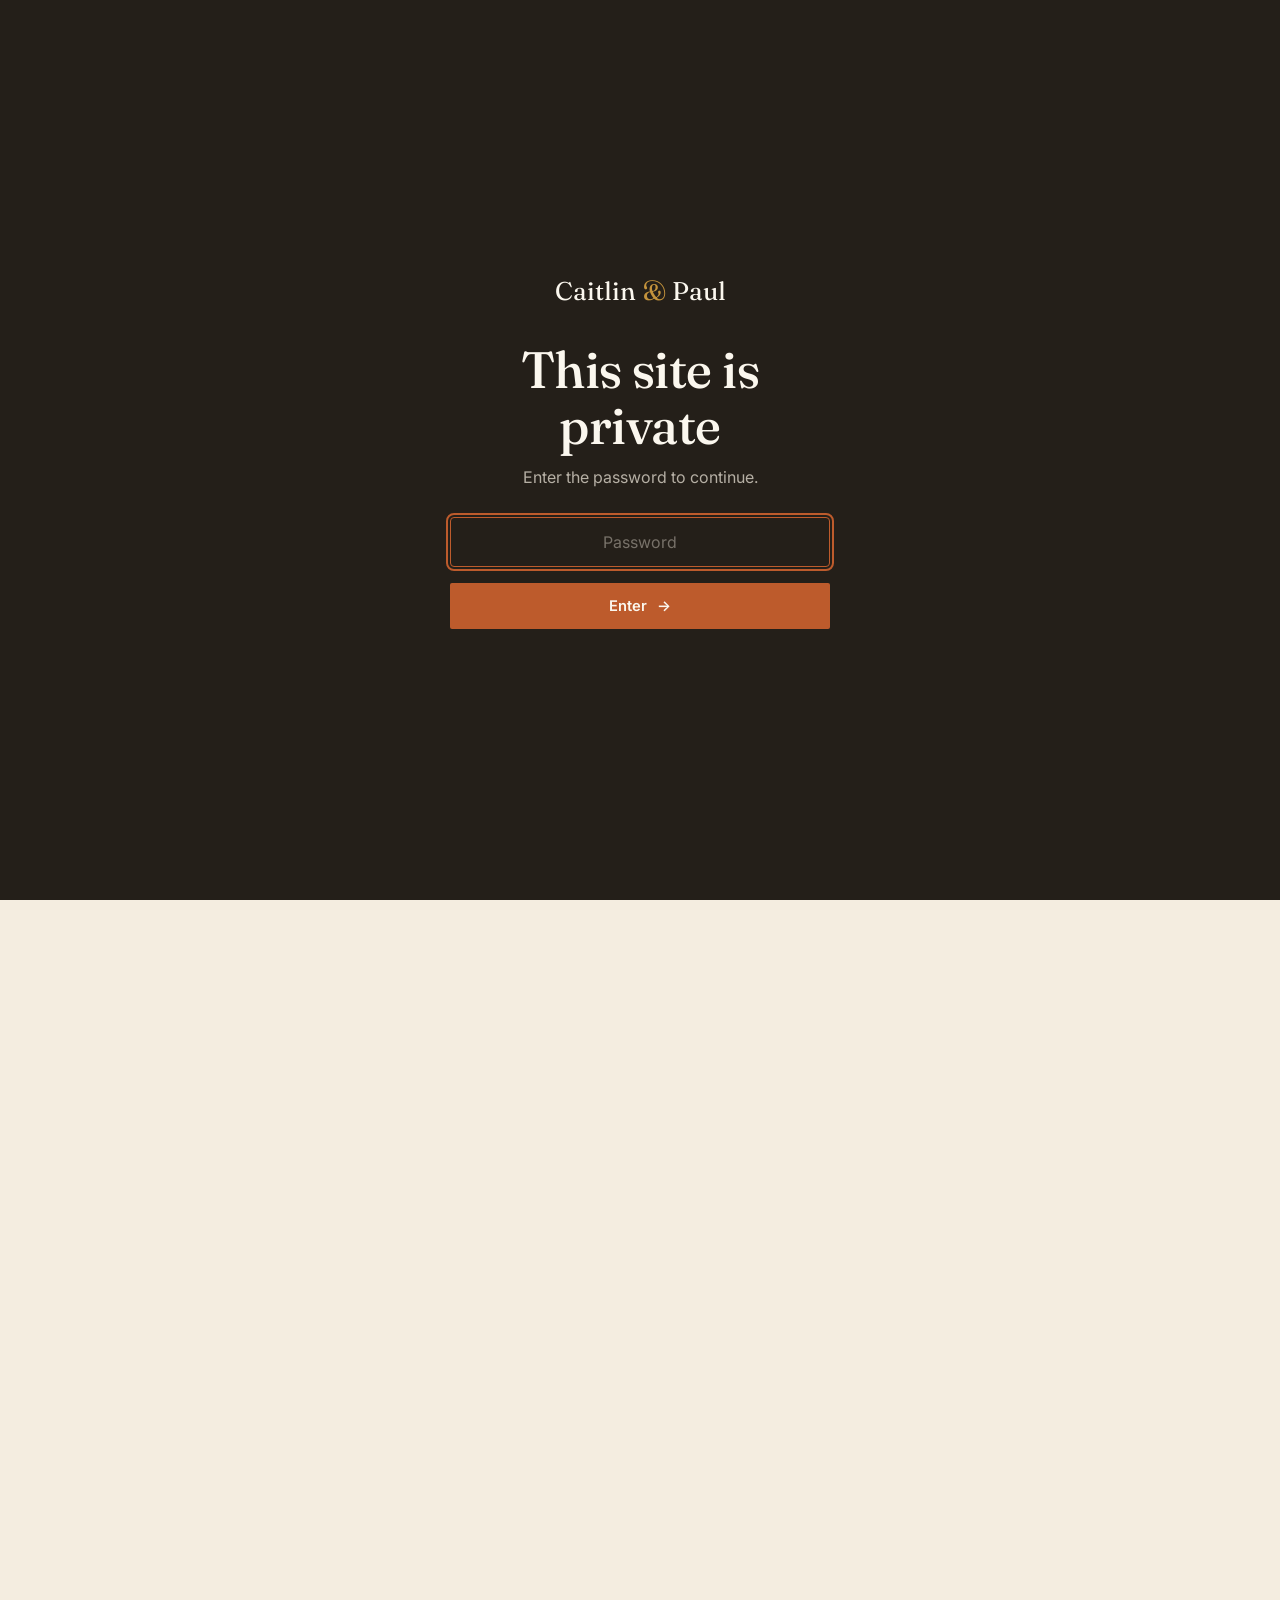
==== explore-cdmx.html @ 7a5211c6 "Added password" ====
<!DOCTYPE html>
<html lang="en">
<head>
<meta charset="UTF-8">
<script>if(localStorage.getItem('siteUnlocked')!=='true'){document.documentElement.style.visibility='hidden';}</script>
<meta name="viewport" content="width=device-width, initial-scale=1.0">
<title>Explore CDMX — Caitlin & Paul</title>
<meta name="description" content="A curated Mexico City guide from Caitlin and Paul — museums, neighborhoods, food, drink, and day trips.">
<link rel="stylesheet" href="assets/css/style.css">
</head>
<body>

<nav class="site-nav">
  <div class="container">
    <a href="index.html" class="nav-mark">Caitlin <span>&</span> Paul</a>
    <div class="nav-links">
      <a href="index.html">Home</a>
      <a href="our-story.html">Our Story</a>
      <a href="the-wedding.html">The Wedding</a>
      <a href="registry.html">Registry</a>
      <a href="travel.html">Travel</a>
      <a href="stay.html">Stay</a>
      <a href="explore-cdmx.html">Explore CDMX</a>
      <a href="faq.html">FAQ</a>
      <a href="rsvp.html" class="nav-rsvp">RSVP</a>
    </div>
    <button class="nav-toggle" aria-label="Toggle menu"><span></span><span></span><span></span></button>
  </div>
</nav>
<div class="mobile-panel">
  <a href="index.html">Home</a>
  <a href="our-story.html">Our Story</a>
  <a href="the-wedding.html">The Wedding</a>
  <a href="registry.html">Registry</a>
  <a href="travel.html">Travel</a>
  <a href="stay.html">Stay</a>
  <a href="explore-cdmx.html">Explore CDMX</a>
  <a href="faq.html">FAQ</a>
  <a href="rsvp.html">RSVP</a>
</div>

<header class="page-header">
  <div class="page-header-arch"></div>
  <div class="container">
    <span class="eyebrow on-dark">Explore CDMX</span>
    <h1>A city worth a few extra days.</h1>
    <p class="lede">Our own running guide to Mexico City — the museums, the neighborhoods, and the meals worth planning around.</p>
  </div>
</header>

<!-- FAVORITES -->
<section class="section-tight bg-green">
  <div class="container">
    <div class="section-header reveal">
      <span class="eyebrow on-dark">Straight From Us</span>
      <h2>Caitlin & Paul's Favorites</h2>
      <p class="lede mt-1" id="favorites-note"></p>
    </div>
    <div class="card-grid grid-3" id="favorites-wrap"></div>
  </div>
</section>

<!-- MUST DO -->
<section class="section bg-paper">
  <div class="container">
    <div class="section-header reveal">
      <span class="eyebrow">Must Do</span>
      <h2>The essentials</h2>
    </div>
    <div class="card-grid grid-3" id="must-do-wrap"></div>
  </div>
</section>

<!-- NEIGHBORHOODS -->
<section class="section bg-clay-tint">
  <div class="container">
    <div class="section-header reveal">
      <span class="eyebrow">Neighborhoods</span>
      <h2>Where to wander</h2>
    </div>
    <div class="card-grid grid-3" id="neighborhoods-explore-wrap"></div>
  </div>
</section>

<!-- FOOD & DRINK -->
<section class="section bg-paper">
  <div class="container">
    <div class="section-header reveal">
      <span class="eyebrow">Food & Drink</span>
      <h2>Eat and drink your way through it</h2>
    </div>
    <div class="card-grid grid-3" id="food-drink-wrap"></div>
  </div>
</section>

<!-- DAY TRIPS -->
<section class="section bg-green">
  <div class="container">
    <div class="section-header reveal">
      <span class="eyebrow on-dark">Day Trips</span>
      <h2>If you're staying a few extra days</h2>
    </div>
    <div class="card-grid grid-2" id="day-trips-wrap"></div>
  </div>
</section>

<footer class="site-footer">
  <div class="container">
    <div class="footer-top">
      <div>
        <div class="footer-mark">Caitlin <span>&</span> Paul</div>
        <div class="footer-sub">Mexico City · October 16, 2027</div>
      </div>
      <div class="footer-links">
        <div class="footer-col">
          <h4>Plan</h4>
          <a href="rsvp.html">RSVP</a>
          <a href="registry.html">Registry</a>
          <a href="travel.html">Travel</a>
          <a href="stay.html">Stay</a>
          <a href="explore-cdmx.html">Explore CDMX</a>
        </div>
        <div class="footer-col">
          <h4>About</h4>
          <a href="our-story.html">Our Story</a>
          <a href="the-wedding.html">The Wedding</a>
          <a href="faq.html">FAQ</a>
        </div>
      </div>
    </div>
    <div class="footer-bottom">
      <span>See you in CDMX. 🇲🇽</span>
      <span>Caitlin &amp; Paul, 2027</span>
    </div>
  </div>
</footer>

<script src="assets/js/content.js"></script>
<script src="assets/js/main.js"></script>
<script src="assets/js/site-gate.js"></script>
<script>
  document.getElementById('favorites-note').textContent = FAVORITES.note;
  document.getElementById('favorites-note').style.color = 'rgba(244,237,224,.75)';

  document.getElementById('favorites-wrap').innerHTML = FAVORITES.items.map((item, i) => `
    <div class="feature-card reveal reveal-delay-${i}">
      <div class="photo-block tone-${i} arch-top" style="aspect-ratio:4/5;">
        <span class="photo-plus">+</span>
        <span class="photo-label">Add a photo</span>
      </div>
      <span class="needs-input mt-2" style="display:inline-flex; width:fit-content;">Add your pick</span>
      <h3 class="mt-1" style="color:var(--paper);">${item.name}</h3>
      <p class="mt-1" style="color:rgba(244,237,224,.7);">${item.desc}</p>
    </div>
  `).join('');

  document.getElementById('must-do-wrap').innerHTML = MUST_DO.map((item, i) =>
    Render.exploreCard(item, i)).join('');

  document.getElementById('neighborhoods-explore-wrap').innerHTML = NEIGHBORHOODS_EXPLORE.map((item, i) => `
    <div class="info-card reveal reveal-delay-${i % 3}">
      <h3>${item.name}</h3>
      <p class="mt-1">${item.desc}</p>
    </div>
  `).join('');

  document.getElementById('food-drink-wrap').innerHTML = FOOD_AND_DRINK.map((item, i) =>
    Render.exploreCard(item, i)).join('');

  document.getElementById('day-trips-wrap').innerHTML = DAY_TRIPS.map((item, i) => `
    <div class="info-card reveal reveal-delay-${i % 3}" style="background:rgba(251,247,238,.06); border-color:var(--line-on-dark);">
      <span class="icon-num" style="color:var(--ochre);">${item.time}</span>
      <h3 class="mt-1" style="color:var(--paper);">${item.name}</h3>
      <p class="mt-1" style="color:rgba(244,237,224,.75);">${item.desc}</p>
    </div>
  `).join('');
</script>
</body>
</html>
---- assets/css/style.css ----
/* ==========================================================================
   PAUL & CAITLIN — MEXICO CITY, OCT 16 2027
   Design system: editorial travel-magazine meets Mexican modernism.
   Signature motif: Barragán-inspired arches + color-blocked "photo" panels,
   and a perforated "ticket stub" component for itinerary/wedding-day details.
   ========================================================================== */

@import url('https://fonts.googleapis.com/css2?family=Fraunces:ital,opsz,wght@0,9..144,300;0,9..144,400;0,9..144,500;0,9..144,600;0,9..144,700;1,9..144,400;1,9..144,500&family=Inter:wght@400;500;600;700&family=Space+Mono:wght@400;700&display=swap');

:root{
  /* ---- color tokens ---- */
  --ivory:        #F4EDE0;
  --paper:        #FBF7EE;
  --clay:         #BD5B2C;
  --clay-dark:    #9A4620;
  --clay-tint:    #EADBC9;
  --green:        #2B3B2C;
  --green-deep:   #1E2A20;
  --green-tint:   #DCE3D4;
  --charcoal:     #241F19;
  --charcoal-70:  rgba(36,31,25,.7);
  --charcoal-50:  rgba(36,31,25,.5);
  --ochre:        #C4933C;
  --ochre-tint:   #F1E2C1;
  --red:          #A1372A;
  --line:         rgba(36,31,25,.14);
  --line-strong:  rgba(36,31,25,.28);
  --line-on-dark: rgba(244,237,224,.22);

  /* ---- type ---- */
  --font-display: 'Fraunces', Georgia, serif;
  --font-body:    'Inter', -apple-system, BlinkMacSystemFont, sans-serif;
  --font-mono:    'Space Mono', 'Courier New', monospace;

  /* ---- shape ---- */
  --radius-arch: 240px 240px 0 0;
  --radius-sm: 4px;
  --radius-md: 10px;

  /* ---- layout ---- */
  --maxw: 1200px;
  --gutter: clamp(20px, 5vw, 64px);
  --nav-h: 84px;
}

/* ---------------------------------- reset --------------------------------- */
*, *::before, *::after{ box-sizing:border-box; margin:0; padding:0; }
html{ scroll-behavior:smooth; -webkit-text-size-adjust:100%; }
@media (prefers-reduced-motion: reduce){
  html{ scroll-behavior:auto; }
  *, *::before, *::after{ animation-duration:.01ms !important; animation-iteration-count:1 !important; transition-duration:.01ms !important; scroll-behavior:auto !important; }
}
body{
  font-family:var(--font-body);
  background:var(--ivory);
  color:var(--charcoal);
  line-height:1.6;
  font-size:16px;
  -webkit-font-smoothing:antialiased;
  overflow-x:hidden;
}
img{ max-width:100%; display:block; }
a{ color:inherit; text-decoration:none; }
ul{ list-style:none; }
button{ font-family:inherit; cursor:pointer; background:none; border:none; color:inherit; }
input, select, textarea{ font-family:inherit; font-size:16px; color:inherit; }
:focus-visible{ outline:2px solid var(--clay); outline-offset:3px; }
.container{ max-width:var(--maxw); margin:0 auto; padding:0 var(--gutter); }

/* ---------------------------------- type ---------------------------------- */
h1,h2,h3,h4{ font-family:var(--font-display); font-weight:500; line-height:1.08; letter-spacing:-.01em; color:var(--charcoal); }
h1{ font-size:clamp(2.6rem, 6vw, 5.2rem); font-weight:500; }
h2{ font-size:clamp(2rem, 4.2vw, 3.2rem); }
h3{ font-size:clamp(1.35rem, 2.4vw, 1.8rem); }
h4{ font-size:1.1rem; font-weight:600; }
p{ color:var(--charcoal-70); max-width:60ch; }
.serif-italic{ font-style:italic; font-weight:400; }

.eyebrow{
  font-family:var(--font-mono);
  font-size:.72rem;
  letter-spacing:.16em;
  text-transform:uppercase;
  color:var(--clay-dark);
  display:inline-flex;
  align-items:center;
  gap:10px;
}
.eyebrow::before{ content:''; width:22px; height:1px; background:var(--clay); display:inline-block; }
.eyebrow.on-dark{ color:var(--ochre-tint); }
.eyebrow.on-dark::before{ background:var(--ochre-tint); }

.lede{ font-size:clamp(1.05rem, 1.6vw, 1.3rem); color:var(--charcoal-70); max-width:56ch; }
.small-caps{ font-family:var(--font-mono); font-size:.7rem; letter-spacing:.14em; text-transform:uppercase; }

/* ---------------------------------- buttons -------------------------------- */
.btn{
  display:inline-flex; align-items:center; gap:10px;
  font-family:var(--font-body); font-weight:600; font-size:.92rem;
  padding:14px 28px; border-radius:2px; letter-spacing:.01em;
  transition:transform .35s cubic-bezier(.22,.68,0,1), background-color .3s, color .3s, border-color .3s;
  white-space:nowrap;
}
.btn-primary{ background:var(--clay); color:var(--paper); }
.btn-primary:hover{ background:var(--clay-dark); transform:translateY(-2px); }
.btn-outline{ border:1px solid var(--line-strong); color:var(--charcoal); background:transparent; }
.btn-outline:hover{ border-color:var(--charcoal); background:var(--charcoal); color:var(--paper); transform:translateY(-2px); }
.btn-outline.on-dark{ border-color:var(--line-on-dark); color:var(--paper); }
.btn-outline.on-dark:hover{ background:var(--paper); color:var(--green-deep); }
.btn-ghost{ font-family:var(--font-mono); font-size:.78rem; letter-spacing:.1em; text-transform:uppercase; border-bottom:1px solid var(--clay); padding:4px 2px; border-radius:0; }
.btn-ghost:hover{ color:var(--clay-dark); border-color:var(--clay-dark); }
.btn-arrow{ transition:transform .35s cubic-bezier(.22,.68,0,1); display:inline-block; }
.btn:hover .btn-arrow{ transform:translateX(4px); }

/* ---------------------------------- navigation ----------------------------- */
.site-nav{
  position:fixed; top:0; left:0; right:0; z-index:900;
  height:var(--nav-h);
  display:flex; align-items:center;
  background:transparent;
  transition:background-color .45s ease, box-shadow .45s ease, height .3s ease;
}
.site-nav::before{
  content:''; position:absolute; inset:0; z-index:-1; pointer-events:none;
  background:linear-gradient(180deg, rgba(20,17,13,.6) 0%, rgba(20,17,13,0) 100%);
  opacity:1; transition:opacity .45s ease;
}
.site-nav.is-scrolled::before{ opacity:0; }
.site-nav.is-scrolled{
  background:rgba(244,237,224,.92);
  backdrop-filter:blur(10px);
  box-shadow:0 1px 0 var(--line);
  height:72px;
}
.site-nav .container{ display:flex; align-items:center; justify-content:space-between; width:100%; }
.nav-mark{ font-family:var(--font-display); font-size:1.2rem; letter-spacing:.02em; color:var(--paper); transition:color .4s ease; }
.site-nav.is-scrolled .nav-mark, .site-nav.on-light .nav-mark{ color:var(--charcoal); }
.nav-mark span{ color:var(--ochre-tint); }
.site-nav.is-scrolled .nav-mark span, .site-nav.on-light .nav-mark span{ color:var(--clay); }

.nav-links{ display:flex; align-items:center; gap:clamp(14px,2vw,30px); }
.nav-links a{
  font-family:var(--font-mono); font-size:.72rem; letter-spacing:.1em; text-transform:uppercase;
  color:rgba(244,237,224,.85); position:relative; padding:6px 0; transition:color .3s ease;
}
.site-nav.is-scrolled .nav-links a, .site-nav.on-light .nav-links a{ color:var(--charcoal-70); }
.nav-links a::after{ content:''; position:absolute; left:0; bottom:0; height:1px; width:0; background:currentColor; transition:width .3s ease; }
.nav-links a:hover::after, .nav-links a.is-active::after{ width:100%; }
.nav-links a.is-active{ color:var(--clay) !important; }
.nav-links a.nav-rsvp{
  font-family:var(--font-body); font-weight:600; letter-spacing:.02em; text-transform:none;
  padding:9px 20px; border:1px solid rgba(244,237,224,.55); border-radius:2px; color:var(--paper) !important;
}
.site-nav.is-scrolled .nav-links a.nav-rsvp, .site-nav.on-light .nav-links a.nav-rsvp{ border-color:var(--charcoal); color:var(--charcoal) !important; }
.nav-links a.nav-rsvp:hover{ background:var(--clay); border-color:var(--clay); color:var(--paper) !important; }
.nav-links a.nav-rsvp::after{ display:none; }

.nav-toggle{ display:none; width:26px; height:20px; position:relative; flex-direction:column; justify-content:space-between; z-index:901; }
.nav-toggle span{ display:block; height:1.5px; width:100%; background:var(--paper); transition:all .35s ease; }
.site-nav.is-scrolled .nav-toggle span, .site-nav.on-light .nav-toggle span{ background:var(--charcoal); }
.nav-toggle.is-open span:nth-child(1){ transform:translateY(8.5px) rotate(45deg); background:var(--charcoal) !important; }
.nav-toggle.is-open span:nth-child(2){ opacity:0; }
.nav-toggle.is-open span:nth-child(3){ transform:translateY(-8.5px) rotate(-45deg); background:var(--charcoal) !important; }

.mobile-panel{
  position:fixed; inset:0; background:var(--paper); z-index:895;
  display:flex; flex-direction:column; justify-content:center; padding:0 var(--gutter);
  transform:translateY(-100%); transition:transform .5s cubic-bezier(.77,0,.18,1);
}
.mobile-panel.is-open{ transform:translateY(0); }
.mobile-panel a{ font-family:var(--font-display); font-size:2.1rem; padding:10px 0; border-bottom:1px solid var(--line); color:var(--charcoal); }
.mobile-panel .mp-foot{ margin-top:30px; }

@media (max-width: 880px){
  .nav-links{ display:none; }
  .nav-toggle{ display:flex; }
}

/* ---------------------------------- hero ----------------------------------- */
.hero{
  position:relative; min-height:100vh; display:flex; align-items:flex-end;
  background:linear-gradient(180deg, var(--green-deep) 0%, var(--green) 55%, var(--clay-dark) 100%);
  overflow:hidden; color:var(--paper);
}
.hero-bg-img{ position:absolute; inset:0; width:100%; height:100%; object-fit:cover; z-index:0; }
.hero::before{
  content:''; position:absolute; inset:0; z-index:1;
  background:
    linear-gradient(0deg, rgba(20,17,13,.72) 0%, rgba(20,17,13,.32) 42%, rgba(30,30,18,.28) 100%),
    radial-gradient(ellipse 60% 45% at 20% 10%, rgba(196,147,60,.3), transparent 60%),
    radial-gradient(ellipse 50% 40% at 88% 78%, rgba(161,55,42,.3), transparent 60%);
}
.hero-arch{
  position:absolute; right:6%; top:8%; width:min(40vw,520px); height:70%; z-index:2;
  background:linear-gradient(200deg, rgba(244,237,224,.14), rgba(244,237,224,.03));
  border-radius:var(--radius-arch); border:1px solid rgba(244,237,224,.18);
  overflow:hidden;
}
.hero-arch.arch-2{ right:14%; top:20%; width:min(24vw,320px); height:52%; border-color:rgba(244,237,224,.35); }
.hero-arch img{ width:100%; height:100%; object-fit:cover; }
.hero-arch::after{ content:''; position:absolute; inset:0; box-shadow:inset 0 0 0 1px rgba(244,237,224,.12); }
.hero-content{ position:relative; z-index:3; padding:0 var(--gutter) 90px; width:100%; }
.hero-eyebrow{ margin-bottom:22px; }
.hero h1{ color:var(--paper); font-size:clamp(3rem, 9vw, 7.5rem); }
.hero-meta{ display:flex; flex-wrap:wrap; gap:28px 44px; margin-top:30px; margin-bottom:40px; }
.hero-meta-item .label{ font-family:var(--font-mono); font-size:.68rem; letter-spacing:.14em; text-transform:uppercase; color:rgba(244,237,224,.6); display:block; margin-bottom:4px; }
.hero-meta-item .value{ font-family:var(--font-display); font-size:1.3rem; color:var(--paper); }
.hero-scroll{
  position:absolute; bottom:26px; left:50%; transform:translateX(-50%); z-index:3;
  display:flex; flex-direction:column; align-items:center; gap:8px;
  font-family:var(--font-mono); font-size:.65rem; letter-spacing:.14em; text-transform:uppercase; color:rgba(244,237,224,.6);
}
.hero-scroll .line{ width:1px; height:34px; background:linear-gradient(180deg, rgba(244,237,224,.8), transparent); animation:scrollpulse 2.4s ease-in-out infinite; }
@keyframes scrollpulse{ 0%,100%{ opacity:.3; } 50%{ opacity:1; } }
/* The decorative arch (with the couple photo) is a nice touch at desktop widths,
   but it has no room to breathe on narrow screens and ends up overlapping the
   headline with an awkward crop — simplest fix is to let the venue photo alone
   carry the mobile hero. */
@media (max-width:760px){ .hero-arch{ display:none; } }

/* generic page header (non-home hero) */
.page-header{
  position:relative; padding:calc(var(--nav-h) + 90px) var(--gutter) 80px;
  background:var(--green); color:var(--paper); overflow:hidden;
}
.page-header::before{ content:''; position:absolute; inset:0; background:radial-gradient(ellipse 55% 60% at 88% 0%, rgba(196,147,60,.28), transparent 65%); }
.page-header .container{ position:relative; z-index:2; }
.page-header h1{ color:var(--paper); margin-top:18px; }
.page-header .lede{ color:rgba(244,237,224,.78); margin-top:20px; }
.page-header-arch{ position:absolute; left:-6%; bottom:-30%; width:340px; height:75%; border-radius:var(--radius-arch); background:linear-gradient(200deg, rgba(189,91,44,.35), transparent); border:1px solid rgba(244,237,224,.1); }

/* ---------------------------------- sections -------------------------------- */
.section{ padding:110px 0; }
.section-tight{ padding:70px 0; }
.section-header{ max-width:640px; margin-bottom:56px; }
.section-header h2{ margin-top:16px; }
.section-header .lede{ margin-top:18px; }
.section-header.center{ margin-left:auto; margin-right:auto; text-align:center; }
.bg-paper{ background:var(--paper); }
.bg-green{ background:var(--green); color:var(--paper); }
.bg-green .eyebrow, .bg-green h2, .bg-green h3, .bg-green h4{ color:var(--paper); }
.bg-green p{ color:rgba(244,237,224,.75); }
.bg-clay-tint{ background:var(--clay-tint); }
.divider{ height:1px; background:var(--line); border:0; }

/* ---------------------------------- photo placeholders ---------------------- */
.photo-block{
  position:relative; overflow:hidden; border-radius:var(--radius-sm);
  display:flex; align-items:flex-end; min-height:220px;
  color:var(--paper);
}
.photo-block::after{ content:''; position:absolute; inset:0; background:linear-gradient(180deg, transparent 40%, rgba(30,26,20,.55) 100%); }
.photo-block .photo-label{ position:relative; z-index:2; padding:18px; font-family:var(--font-mono); font-size:.68rem; letter-spacing:.1em; text-transform:uppercase; }
.photo-block .photo-plus{ position:absolute; top:16px; right:16px; z-index:2; width:34px; height:34px; border:1px solid rgba(244,237,224,.55); border-radius:50%; display:flex; align-items:center; justify-content:center; font-size:1.1rem; }
/* rotating warm palette applied via nth-of-type from JS-free CSS cycling */
.photo-block.tone-1{ background:linear-gradient(155deg,#8C4526,#BD5B2C); }
.photo-block.tone-2{ background:linear-gradient(155deg,#2B3B2C,#42583F); }
.photo-block.tone-3{ background:linear-gradient(155deg,#9A6A22,#C4933C); }
.photo-block.tone-4{ background:linear-gradient(155deg,#7A2E22,#A1372A); }
.photo-block.tone-5{ background:linear-gradient(155deg,#1E2A20,#2B3B2C); }
.photo-block.arch{ border-radius: 0 0 0 0; }
.photo-block.arch-top{ border-radius:var(--radius-arch); }

/* ---------------------------------- real photos ------------------------------ */
.photo-frame{
  position:relative; overflow:hidden; border-radius:var(--radius-sm);
  background:var(--green); /* shows briefly while the image loads */
}
.photo-frame.arch-top{ border-radius:var(--radius-arch); }
.photo-frame{ min-height:1px; } /* establishes a layout box so the absolutely-positioned img has something to size against */
.photo-frame img{ position:absolute; inset:0; width:100%; height:100%; object-fit:cover; display:block; }
.photo-frame .photo-caption{
  position:absolute; left:0; right:0; bottom:0; z-index:2; padding:16px 18px;
  font-family:var(--font-mono); font-size:.66rem; letter-spacing:.08em; text-transform:uppercase; color:var(--paper);
  background:linear-gradient(0deg, rgba(30,26,20,.6), transparent);
}

/* ---------------------------------- cards ----------------------------------- */
.card-grid{ display:grid; gap:28px; }
.grid-3{ grid-template-columns:repeat(3,1fr); }
.grid-2{ grid-template-columns:repeat(2,1fr); }
@media (max-width:900px){ .grid-3{ grid-template-columns:1fr 1fr; } }
@media (max-width:640px){ .grid-3, .grid-2{ grid-template-columns:1fr; } }

.info-card{
  background:var(--paper); border:1px solid var(--line); padding:34px 30px; border-radius:var(--radius-sm);
  transition:transform .4s cubic-bezier(.22,.68,0,1), box-shadow .4s ease, border-color .4s ease;
}
.info-card:hover{ transform:translateY(-6px); box-shadow:0 24px 48px -24px rgba(36,31,25,.28); border-color:var(--line-strong); }
.info-card .icon-num{ font-family:var(--font-mono); font-size:.72rem; color:var(--clay); letter-spacing:.1em; }
.info-card h3{ margin-top:14px; }
.info-card p{ margin-top:12px; font-size:.95rem; }
.info-card .card-link{ margin-top:20px; display:inline-block; }

.feature-card{ display:flex; flex-direction:column; }
.feature-card .photo-block, .feature-card .photo-frame{ aspect-ratio:4/5; margin-bottom:20px; }
.feature-card h3{ margin-bottom:8px; }

/* ---------------------------------- ticket stub (signature) ----------------- */
.ticket{
  position:relative; display:grid; grid-template-columns:1fr auto; align-items:stretch;
  background:var(--paper); border:1px solid var(--line-strong); border-radius:var(--radius-md);
  overflow:hidden; box-shadow:0 30px 60px -34px rgba(36,31,25,.35);
}
.ticket-main{ padding:34px clamp(24px,4vw,44px); }
.ticket-stub{
  width:clamp(120px,18vw,180px); background:var(--green); color:var(--paper);
  display:flex; flex-direction:column; align-items:center; justify-content:center; gap:8px; padding:20px;
  position:relative;
}
.ticket-perf{
  position:absolute; top:0; bottom:0; left:0; width:0;
  border-left:2px dashed rgba(36,31,25,.25);
}
.ticket-stub .stub-time{ font-family:var(--font-display); font-size:1.6rem; }
.ticket-stub .stub-label{ font-family:var(--font-mono); font-size:.62rem; letter-spacing:.12em; text-transform:uppercase; color:rgba(244,237,224,.7); }
.ticket-notch{ position:absolute; width:22px; height:22px; background:var(--ivory); border-radius:50%; }
.ticket-notch.top{ top:-11px; left:calc(100% - clamp(120px,18vw,180px) - 11px); }
.ticket-notch.bottom{ bottom:-11px; left:calc(100% - clamp(120px,18vw,180px) - 11px); }
@media (max-width:640px){
  .ticket{ grid-template-columns:1fr; }
  .ticket-stub{ width:100%; flex-direction:row; padding:16px 24px; }
  .ticket-perf{ top:0; left:0; right:0; bottom:auto; width:auto; height:0; border-left:none; border-top:2px dashed rgba(36,31,25,.25); }
  .ticket-notch.top, .ticket-notch.bottom{ display:none; }
}

/* ---------------------------------- timeline --------------------------------- */
.timeline-day{ margin-bottom:36px; }
.timeline-day:last-child{ margin-bottom:0; }
.timeline-day-label{
  font-family:var(--font-mono); font-size:.72rem; letter-spacing:.1em; text-transform:uppercase;
  color:var(--clay-dark); margin-bottom:14px; display:flex; align-items:center; gap:10px;
}
.timeline-day-tag{ font-family:var(--font-body); text-transform:none; letter-spacing:0; color:var(--charcoal-50); }
.timeline{ position:relative; padding-left:2px; }
.timeline::before{ content:''; position:absolute; left:10px; top:8px; bottom:8px; width:1px; background:var(--line-strong); }
.timeline-item{ position:relative; padding-left:44px; padding-bottom:42px; }
.timeline-item:last-child{ padding-bottom:0; }
.timeline-item::before{ content:''; position:absolute; left:5px; top:6px; width:11px; height:11px; border-radius:50%; background:var(--clay); border:3px solid var(--ivory); }
.timeline-item .tl-time{ font-family:var(--font-mono); font-size:.72rem; letter-spacing:.1em; text-transform:uppercase; color:var(--clay-dark); }
.timeline-item h4{ margin-top:8px; }
.timeline-item p{ margin-top:6px; font-size:.95rem; }

/* ---------------------------------- countdown --------------------------------- */
.countdown{ display:flex; gap:clamp(14px,3vw,36px); flex-wrap:wrap; }
.countdown-unit{ text-align:center; min-width:76px; }
.countdown-unit .num{ font-family:var(--font-display); font-size:clamp(2.2rem,5vw,3.4rem); line-height:1; color:var(--charcoal); }
.countdown-unit .unit-label{ font-family:var(--font-mono); font-size:.66rem; letter-spacing:.12em; text-transform:uppercase; color:var(--charcoal-50); margin-top:8px; display:block; }
.bg-green .countdown-unit .num{ color:var(--paper); }
.bg-green .countdown-unit .unit-label{ color:rgba(244,237,224,.6); }

/* ---------------------------------- at-a-glance card -------------------------- */
.glance-card{ background:var(--green); color:var(--paper); border-radius:var(--radius-md); padding:clamp(28px,4vw,48px); position:relative; overflow:hidden; }
.glance-card::before{ content:''; position:absolute; right:-10%; top:-20%; width:280px; height:140%; border-radius:var(--radius-arch); background:rgba(196,147,60,.16); }
.glance-grid{ position:relative; z-index:2; display:grid; grid-template-columns:repeat(3,1fr); gap:28px 24px; }
@media (max-width:760px){ .glance-grid{ grid-template-columns:repeat(2,1fr); } }
.glance-item .g-label{ font-family:var(--font-mono); font-size:.65rem; letter-spacing:.12em; text-transform:uppercase; color:var(--ochre-tint); display:block; margin-bottom:8px; }
.glance-item .g-value{ font-family:var(--font-display); font-size:1.35rem; }

/* ---------------------------------- neighborhood / hotel cards ---------------- */
.neigh-card{ border:1px solid var(--line); border-radius:var(--radius-sm); overflow:hidden; background:var(--paper); }
.neigh-card .photo-block{ aspect-ratio:16/10; }
.neigh-card-body{ padding:26px 26px 30px; }
.neigh-tags{ display:flex; gap:8px; flex-wrap:wrap; margin-top:14px; }
.tag{ font-family:var(--font-mono); font-size:.64rem; letter-spacing:.08em; text-transform:uppercase; padding:5px 10px; border:1px solid var(--line-strong); border-radius:20px; color:var(--charcoal-70); }
.neigh-meta{ display:flex; gap:22px; margin-top:16px; padding-top:16px; border-top:1px solid var(--line); }
.neigh-meta div .label{ font-family:var(--font-mono); font-size:.62rem; letter-spacing:.1em; text-transform:uppercase; color:var(--charcoal-50); display:block; }
.neigh-meta div .value{ font-weight:600; font-size:.92rem; margin-top:3px; }

.hotel-card{ display:grid; grid-template-columns:1fr 1.4fr; gap:0; border:1px solid var(--line); border-radius:var(--radius-sm); overflow:hidden; background:var(--paper); }
.hotel-card .photo-block{ min-height:180px; height:100%; }
.hotel-card-body{ padding:24px 26px; display:flex; flex-direction:column; }
.hotel-card-top{ display:flex; justify-content:space-between; align-items:flex-start; gap:10px; }
.price-tier{ font-family:var(--font-mono); font-size:.7rem; letter-spacing:.06em; color:var(--clay-dark); white-space:nowrap; }
.hotel-card-body p{ margin-top:10px; font-size:.92rem; }
.hotel-card-foot{ margin-top:auto; padding-top:18px; display:flex; justify-content:space-between; align-items:center; gap:14px; flex-wrap:wrap; }
.dist-note{ font-family:var(--font-mono); font-size:.7rem; color:var(--charcoal-50); }
@media (max-width:600px){ .hotel-card{ grid-template-columns:1fr; } }

/* placeholder-fill badge for editable content */
.needs-input{ display:inline-flex; align-items:center; gap:6px; font-family:var(--font-mono); font-size:.62rem; letter-spacing:.08em; text-transform:uppercase; color:var(--clay-dark); background:var(--clay-tint); padding:3px 9px; border-radius:20px; }
.needs-input::before{ content:'●'; font-size:.55rem; }
.room-block-tag{ display:inline-flex; align-items:center; font-family:var(--font-mono); font-size:.62rem; letter-spacing:.08em; text-transform:uppercase; color:var(--paper); background:var(--clay); padding:3px 9px; border-radius:20px; }

/* ---------------------------------- accordion (FAQ) --------------------------- */
.accordion-item{ border-bottom:1px solid var(--line); }
.accordion-trigger{
  width:100%; display:flex; justify-content:space-between; align-items:center; gap:20px;
  padding:26px 4px; text-align:left; font-family:var(--font-display); font-size:1.15rem; color:var(--charcoal);
}
.accordion-trigger .acc-plus{ font-family:var(--font-mono); font-size:1.1rem; color:var(--clay); transition:transform .4s cubic-bezier(.22,.68,0,1); flex-shrink:0; }
.accordion-item.is-open .acc-plus{ transform:rotate(135deg); }
.accordion-panel{ max-height:0; overflow:hidden; transition:max-height .45s cubic-bezier(.22,.68,0,1); }
.accordion-panel-inner{ padding:0 4px 28px; }
.accordion-panel-inner p{ max-width:70ch; }
.faq-search{ position:relative; margin-bottom:36px; }
.faq-search input{ width:100%; padding:16px 20px; border:1px solid var(--line-strong); border-radius:2px; background:var(--paper); font-size:1rem; }
.faq-search input:focus{ border-color:var(--clay); }
.faq-category-label{ margin:48px 0 6px; }
.faq-category-label:first-of-type{ margin-top:0; }
.no-results{ padding:40px 0; color:var(--charcoal-50); font-family:var(--font-mono); font-size:.85rem; display:none; }

/* ---------------------------------- forms (RSVP) ------------------------------ */
.form-block{ margin-bottom:30px; }
.form-row{ display:grid; grid-template-columns:1fr 1fr; gap:24px; }
@media (max-width:640px){ .form-row{ grid-template-columns:1fr; } }
label{ display:block; font-family:var(--font-mono); font-size:.68rem; letter-spacing:.1em; text-transform:uppercase; color:var(--charcoal-70); margin-bottom:10px; }
input[type=text], input[type=email], input[type=date], input[type=tel], select, textarea{
  width:100%; padding:14px 16px; border:1px solid var(--line-strong); background:var(--paper); border-radius:2px; transition:border-color .3s ease;
}
input:focus, select:focus, textarea:focus{ border-color:var(--clay); }
textarea{ min-height:110px; resize:vertical; }
.radio-group{ display:flex; gap:14px; flex-wrap:wrap; }
.radio-pill{ position:relative; }
.radio-pill input{ position:absolute; opacity:0; }
.radio-pill span{ display:inline-block; padding:13px 26px; border:1px solid var(--line-strong); border-radius:30px; font-weight:600; font-size:.92rem; transition:all .3s ease; }
.radio-pill input:checked + span{ background:var(--charcoal); color:var(--paper); border-color:var(--charcoal); }
.radio-pill input:focus-visible + span{ outline:2px solid var(--clay); outline-offset:2px; }
.form-note{ font-size:.82rem; color:var(--charcoal-50); margin-top:8px; }
.rsvp-shell{ background:var(--paper); border:1px solid var(--line); border-radius:var(--radius-md); padding:clamp(28px,5vw,60px); box-shadow:0 40px 80px -50px rgba(36,31,25,.4); }
.deadline-strip{ display:flex; align-items:center; gap:14px; background:var(--clay-tint); border-radius:2px; padding:16px 20px; margin-bottom:40px; font-size:.92rem; }
.form-success{ display:none; text-align:center; padding:60px 20px; }
.form-success.is-visible{ display:block; }
.form-success .stamp{ width:80px; height:80px; border:2px solid var(--green); border-radius:50%; display:flex; align-items:center; justify-content:center; margin:0 auto 26px; font-family:var(--font-display); font-size:2rem; color:var(--green); transform:rotate(-8deg); }

/* ---------------------------------- gallery ------------------------------------ */
.gallery{ display:grid; grid-template-columns:repeat(4,1fr); gap:12px; }
.gallery .photo-block:nth-child(4n+1){ grid-column:span 2; grid-row:span 2; }
@media (max-width:760px){ .gallery{ grid-template-columns:repeat(2,1fr); } .gallery .photo-block:nth-child(4n+1){ grid-column:span 2; grid-row:span 1; } }

/* ---------------------------------- footer -------------------------------------- */
.site-footer{ background:var(--charcoal); color:var(--ivory); padding:80px 0 30px; }
.footer-top{ display:flex; justify-content:space-between; flex-wrap:wrap; gap:50px; padding-bottom:50px; border-bottom:1px solid rgba(244,237,224,.14); }
.footer-mark{ font-family:var(--font-display); font-size:1.8rem; }
.footer-mark span{ color:var(--ochre); }
.footer-sub{ margin-top:12px; font-family:var(--font-mono); font-size:.75rem; letter-spacing:.08em; text-transform:uppercase; color:rgba(244,237,224,.55); }
.footer-links{ display:flex; gap:60px; flex-wrap:wrap; }
.footer-col h4{ color:var(--paper); font-family:var(--font-mono); font-size:.68rem; letter-spacing:.12em; text-transform:uppercase; font-weight:400; margin-bottom:16px; }
.footer-col a{ display:block; color:rgba(244,237,224,.7); padding:6px 0; font-size:.92rem; transition:color .3s ease; }
.footer-col a:hover{ color:var(--ochre); }
.footer-bottom{ display:flex; justify-content:space-between; flex-wrap:wrap; gap:14px; padding-top:30px; font-size:.82rem; color:rgba(244,237,224,.5); }

/* ---------------------------------- reveal animation ----------------------------- */
.reveal{ opacity:0; transform:translateY(28px); transition:opacity .8s cubic-bezier(.22,.68,0,1), transform .8s cubic-bezier(.22,.68,0,1); }
.reveal.is-visible{ opacity:1; transform:translateY(0); }
.reveal-delay-1{ transition-delay:.1s; }
.reveal-delay-2{ transition-delay:.2s; }
.reveal-delay-3{ transition-delay:.3s; }

/* ---------------------------------- utility ---------------------------------------- */
.flex{ display:flex; }
.flex-between{ display:flex; justify-content:space-between; align-items:center; }
.mt-1{ margin-top:12px; } .mt-2{ margin-top:24px; } .mt-3{ margin-top:40px; } .mt-4{ margin-top:60px; }
.text-center{ text-align:center; margin-left:auto; margin-right:auto; }
.stat-strip{ display:flex; flex-wrap:wrap; gap:14px; }
.pill{ font-family:var(--font-mono); font-size:.7rem; letter-spacing:.08em; text-transform:uppercase; padding:8px 16px; border:1px solid var(--line-strong); border-radius:30px; }

/* ---------------------------------- rsvp admin ---------------------------------- */
.admin-toolbar{ display:flex; flex-wrap:wrap; gap:14px; align-items:center; }
.admin-toolbar .admin-search{ flex:1; min-width:200px; }
.admin-toolbar .admin-filter{ min-width:180px; }
.admin-table-wrap{ overflow-x:auto; border:1px solid var(--line); border-radius:var(--radius-sm); }
.admin-table{ width:100%; border-collapse:collapse; font-size:.88rem; }
.admin-table th, .admin-table td{ padding:14px 16px; text-align:left; border-bottom:1px solid var(--line); white-space:normal; }
.admin-table th{ font-family:var(--font-mono); font-size:.64rem; letter-spacing:.1em; text-transform:uppercase; color:var(--charcoal-50); background:var(--paper); white-space:nowrap; }
.status-badge{ font-family:var(--font-mono); font-size:.62rem; letter-spacing:.08em; text-transform:uppercase; padding:4px 10px; border-radius:20px; display:inline-block; }
.status-badge.status-attending{ background:var(--green-tint); color:var(--green-deep); }
.status-badge.status-declined{ background:var(--clay-tint); color:var(--clay-dark); }
.status-badge.status-pending{ background:var(--line); color:var(--charcoal-70); }

/* ---------------------------------- site gate ---------------------------------- */
.gate-overlay{
  visibility:visible;
  position:fixed; inset:0; z-index:9999;
  background:var(--charcoal); color:var(--paper);
  display:flex; align-items:center; justify-content:center; padding:20px;
}
.gate-box{ max-width:380px; width:100%; text-align:center; }
.gate-mark{ font-family:var(--font-display); font-size:1.6rem; display:block; margin-bottom:30px; }
.gate-mark span{ color:var(--ochre); }
.gate-box h2{ color:var(--paper); }
.gate-sub{ color:rgba(244,237,224,.7); margin-top:12px; margin-bottom:26px; max-width:none; }
.gate-input{
  width:100%; padding:14px 16px; border:1px solid var(--line-on-dark); border-radius:var(--radius-sm);
  background:transparent; color:var(--paper); font-size:1rem; margin-bottom:16px; text-align:center;
}
.gate-input::placeholder{ color:rgba(244,237,224,.4); }
.gate-input:focus-visible{ outline:2px solid var(--clay); outline-offset:2px; }
.gate-error{ color:var(--ochre); font-size:.85rem; margin-top:14px; max-width:none; }
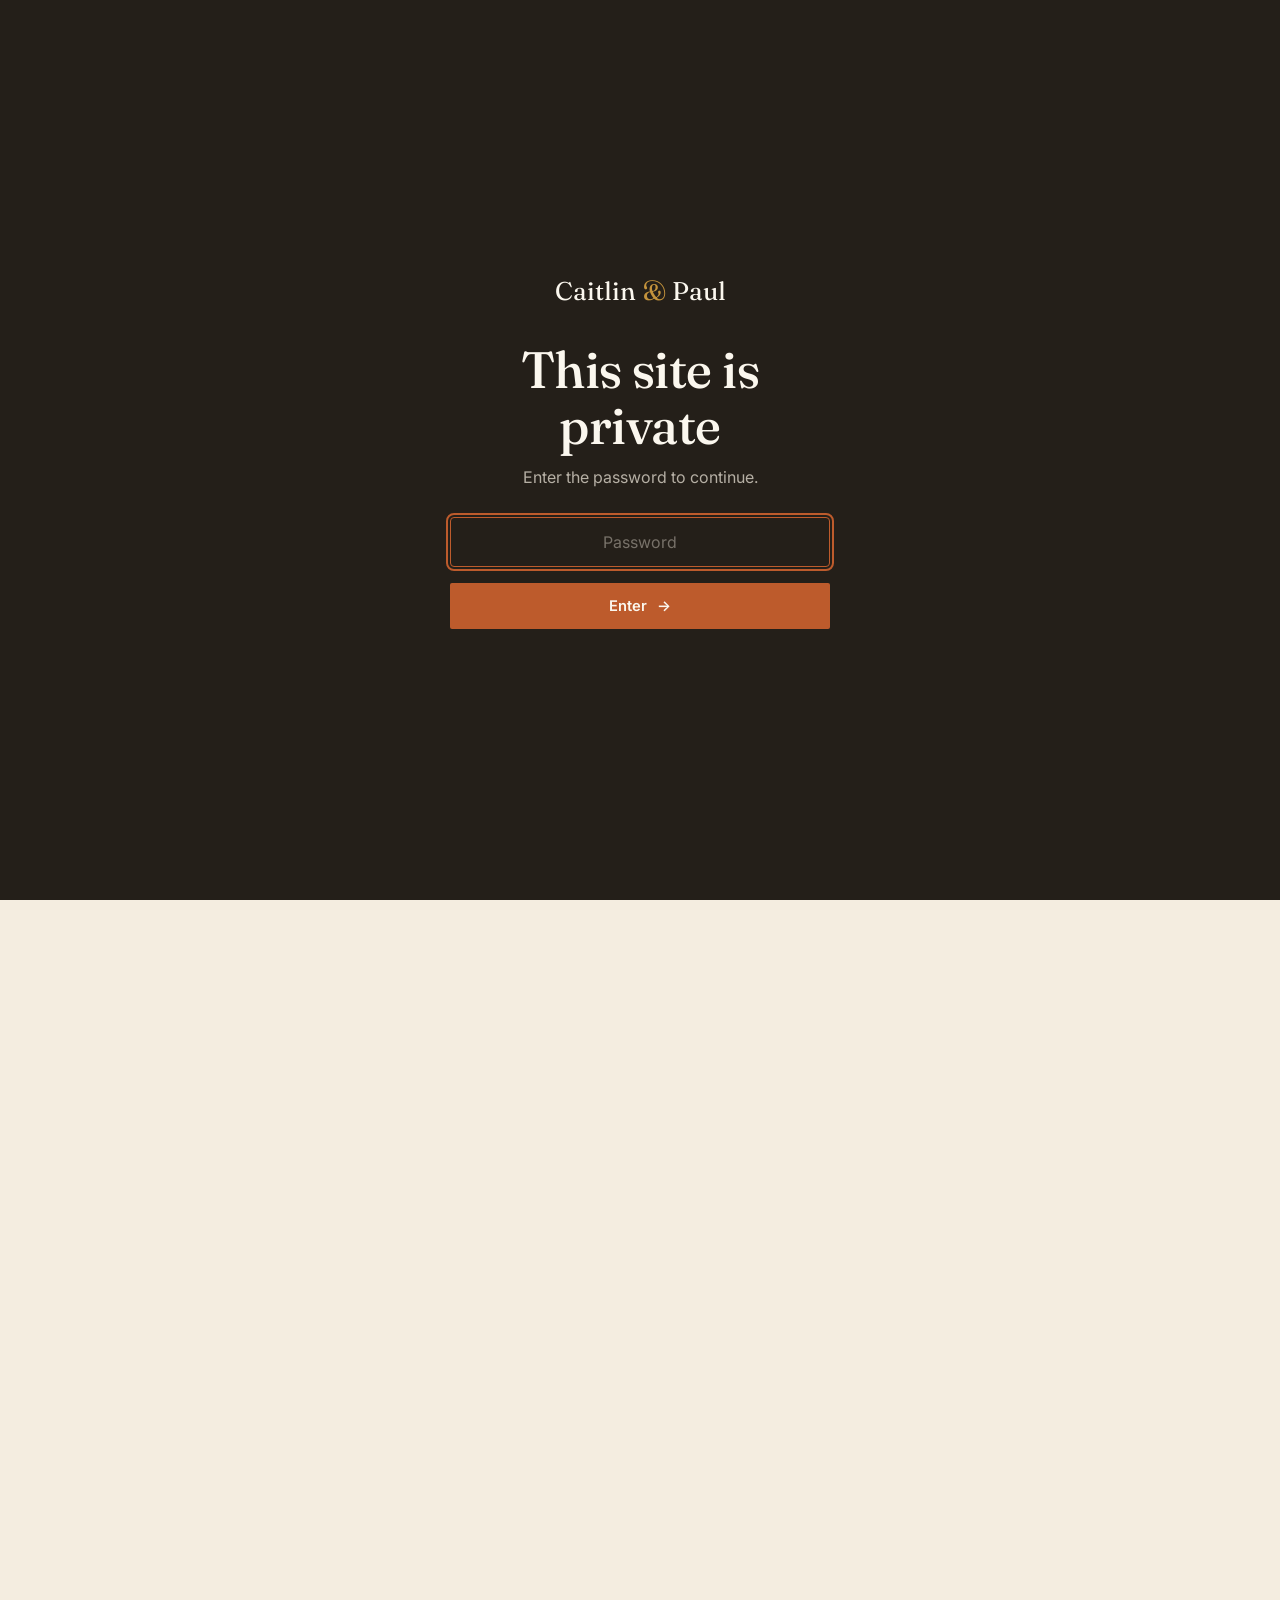
==== commit 65fa1e16: "removed text" ====
--- a/explore-cdmx.html
+++ b/explore-cdmx.html
@@ -4,8 +4,8 @@
 <meta charset="UTF-8">
 <script>if(localStorage.getItem('siteUnlocked')!=='true'){document.documentElement.style.visibility='hidden';}</script>
 <meta name="viewport" content="width=device-width, initial-scale=1.0">
-<title>Explore CDMX — Caitlin & Paul</title>
-<meta name="description" content="A curated Mexico City guide from Caitlin and Paul — museums, neighborhoods, food, drink, and day trips.">
+<title>Explore CDMX - Caitlin & Paul</title>
+<meta name="description" content="A curated Mexico City guide from Caitlin and Paul - museums, neighborhoods, food, drink, and day trips.">
 <link rel="stylesheet" href="assets/css/style.css">
 </head>
 <body>
@@ -44,7 +44,6 @@
   <div class="container">
     <span class="eyebrow on-dark">Explore CDMX</span>
     <h1>A city worth a few extra days.</h1>
-    <p class="lede">Our own running guide to Mexico City — the museums, the neighborhoods, and the meals worth planning around.</p>
   </div>
 </header>
 
--- a/assets/css/style.css
+++ b/assets/css/style.css
@@ -164,12 +164,24 @@
 
 .mobile-panel{
   position:fixed; inset:0; background:var(--paper); z-index:895;
-  display:flex; flex-direction:column; justify-content:center; padding:0 var(--gutter);
+  display:flex; flex-direction:column; overflow-y:auto;
+  /* Top padding clears the fixed nav bar (which sits above this panel) so a
+     centered link never lands hidden behind it; overflow-y lets short
+     screens scroll to every link instead of clipping the first/last ones.
+     Centering is done with auto margins (below) rather than
+     justify-content:center — a centered flex container that overflows
+     scrolls its excess equally off both edges, and content pushed above the
+     top edge is unreachable (scrollTop can't go negative), which is exactly
+     what hid "Home" on shorter phones. Auto margins collapse to 0 once the
+     links no longer fit, pinning the list to the top instead so every link
+     stays reachable by scrolling. */
+  padding:calc(var(--nav-h) + 20px) var(--gutter) 24px;
   transform:translateY(-100%); transition:transform .5s cubic-bezier(.77,0,.18,1);
 }
 .mobile-panel.is-open{ transform:translateY(0); }
 .mobile-panel a{ font-family:var(--font-display); font-size:2.1rem; padding:10px 0; border-bottom:1px solid var(--line); color:var(--charcoal); }
-.mobile-panel .mp-foot{ margin-top:30px; }
+.mobile-panel a:first-child{ margin-top:auto; }
+.mobile-panel .mp-foot{ margin-top:30px; margin-bottom:auto; }
 
 @media (max-width: 880px){
   .nav-links{ display:none; }
@@ -182,7 +194,10 @@
   background:linear-gradient(180deg, var(--green-deep) 0%, var(--green) 55%, var(--clay-dark) 100%);
   overflow:hidden; color:var(--paper);
 }
-.hero-bg-img{ position:absolute; inset:0; width:100%; height:100%; object-fit:cover; z-index:0; }
+.hero-bg-img{
+  position:absolute; inset:0; width:100%; height:100%; z-index:0;
+  object-fit:cover; object-position:center;
+}
 .hero::before{
   content:''; position:absolute; inset:0; z-index:1;
   background:
@@ -201,7 +216,7 @@
 .hero-arch::after{ content:''; position:absolute; inset:0; box-shadow:inset 0 0 0 1px rgba(244,237,224,.12); }
 .hero-content{ position:relative; z-index:3; padding:0 var(--gutter) 90px; width:100%; }
 .hero-eyebrow{ margin-bottom:22px; }
-.hero h1{ color:var(--paper); font-size:clamp(3rem, 9vw, 7.5rem); }
+.hero h1{ color:var(--paper); font-size:clamp(3rem, 9vw, 7.5rem); line-height:1.28; }
 .hero-meta{ display:flex; flex-wrap:wrap; gap:28px 44px; margin-top:30px; margin-bottom:40px; }
 .hero-meta-item .label{ font-family:var(--font-mono); font-size:.68rem; letter-spacing:.14em; text-transform:uppercase; color:rgba(244,237,224,.6); display:block; margin-bottom:4px; }
 .hero-meta-item .value{ font-family:var(--font-display); font-size:1.3rem; color:var(--paper); }
@@ -282,6 +297,12 @@
 @media (max-width:900px){ .grid-3{ grid-template-columns:1fr 1fr; } }
 @media (max-width:640px){ .grid-3, .grid-2{ grid-template-columns:1fr; } }
 
+/* #must-do-wrap has 5 items in a 3-col grid; center the lone last row instead of left-aligning it */
+#must-do-wrap{ display:flex; flex-wrap:wrap; justify-content:center; }
+#must-do-wrap > *{ flex:0 0 calc((100% - 56px)/3); }
+@media (max-width:900px){ #must-do-wrap > *{ flex:0 0 calc((100% - 28px)/2); } }
+@media (max-width:640px){ #must-do-wrap > *{ flex:0 0 100%; } }
+
 .info-card{
   background:var(--paper); border:1px solid var(--line); padding:34px 30px; border-radius:var(--radius-sm);
   transition:transform .4s cubic-bezier(.22,.68,0,1), box-shadow .4s ease, border-color .4s ease;
@@ -359,7 +380,7 @@
 
 /* ---------------------------------- neighborhood / hotel cards ---------------- */
 .neigh-card{ border:1px solid var(--line); border-radius:var(--radius-sm); overflow:hidden; background:var(--paper); }
-.neigh-card .photo-block{ aspect-ratio:16/10; }
+.neigh-card .photo-block, .neigh-card .photo-frame{ aspect-ratio:16/10; }
 .neigh-card-body{ padding:26px 26px 30px; }
 .neigh-tags{ display:flex; gap:8px; flex-wrap:wrap; margin-top:14px; }
 .tag{ font-family:var(--font-mono); font-size:.64rem; letter-spacing:.08em; text-transform:uppercase; padding:5px 10px; border:1px solid var(--line-strong); border-radius:20px; color:var(--charcoal-70); }
@@ -368,7 +389,7 @@
 .neigh-meta div .value{ font-weight:600; font-size:.92rem; margin-top:3px; }
 
 .hotel-card{ display:grid; grid-template-columns:1fr 1.4fr; gap:0; border:1px solid var(--line); border-radius:var(--radius-sm); overflow:hidden; background:var(--paper); }
-.hotel-card .photo-block{ min-height:180px; height:100%; }
+.hotel-card .photo-block, .hotel-card .photo-frame{ min-height:180px; height:100%; }
 .hotel-card-body{ padding:24px 26px; display:flex; flex-direction:column; }
 .hotel-card-top{ display:flex; justify-content:space-between; align-items:flex-start; gap:10px; }
 .price-tier{ font-family:var(--font-mono); font-size:.7rem; letter-spacing:.06em; color:var(--clay-dark); white-space:nowrap; }
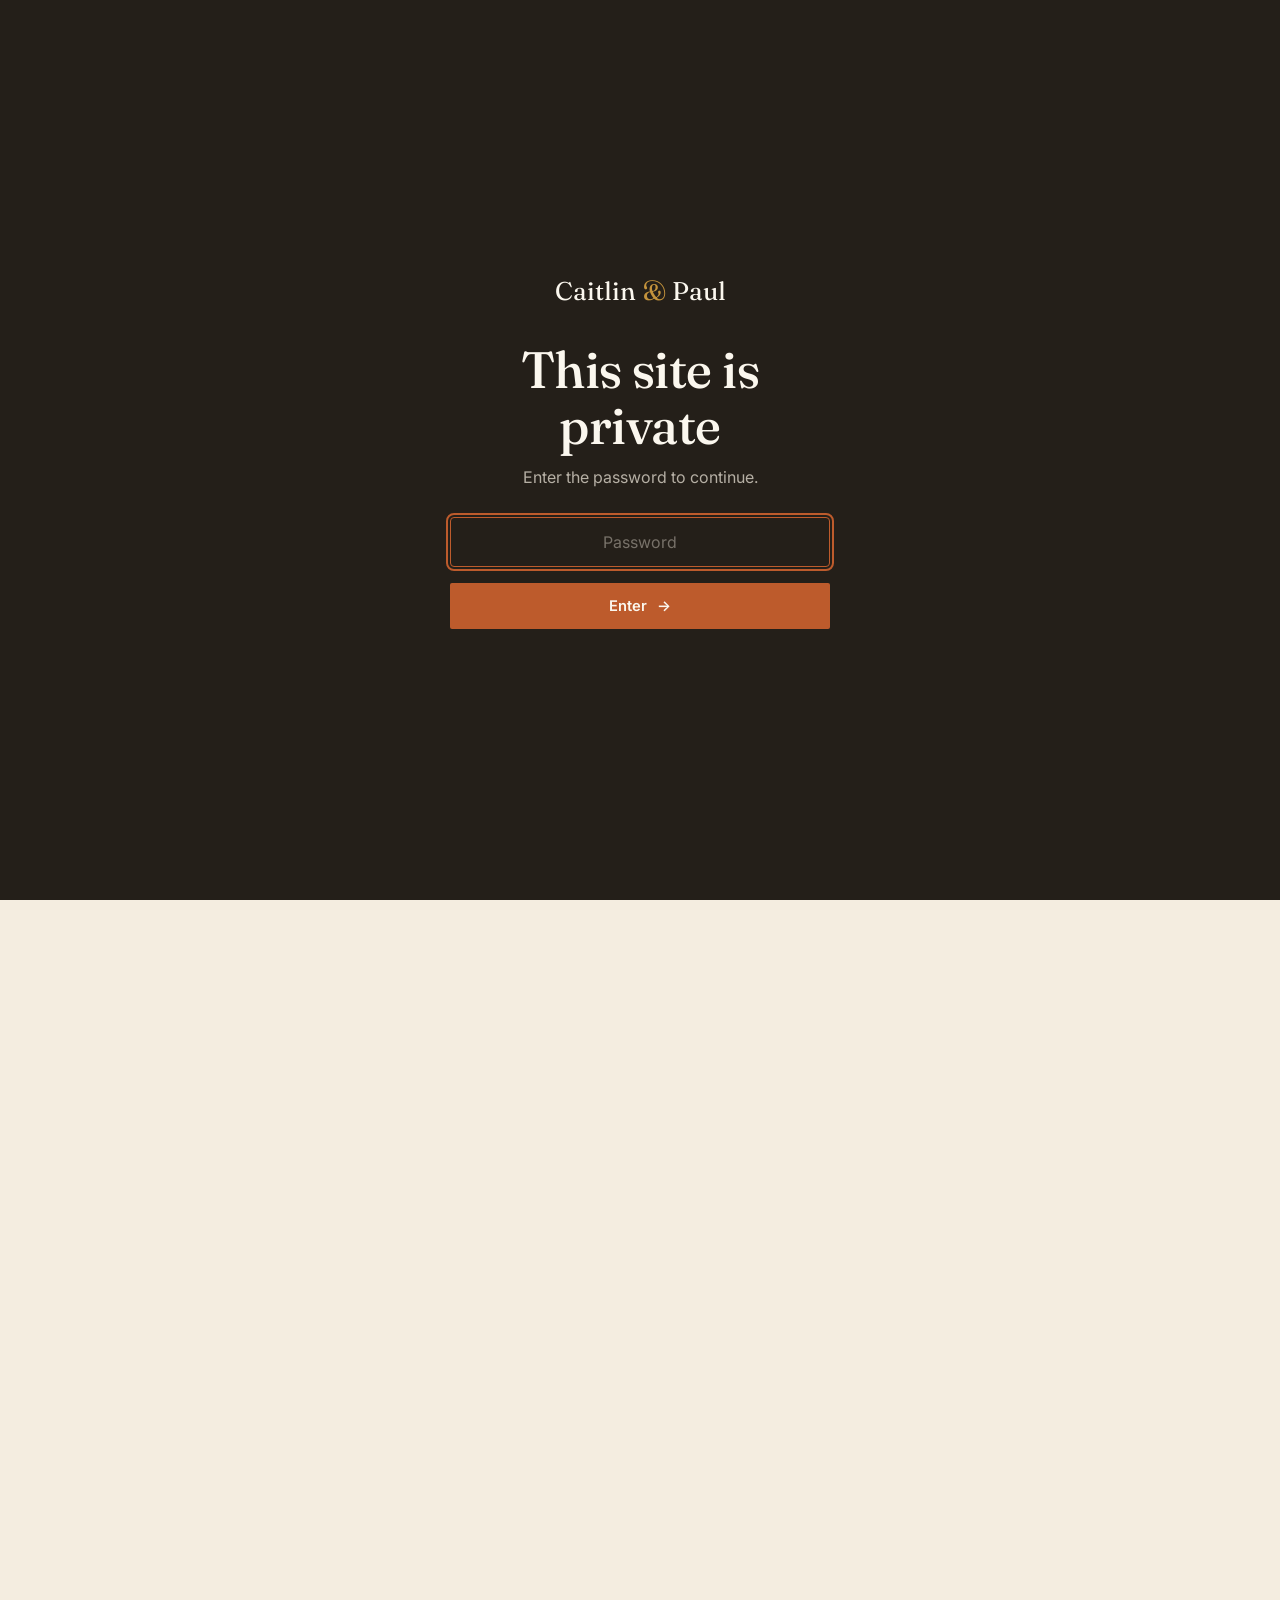
==== commit d0188a80: "visit page updates" ====
--- a/explore-cdmx.html
+++ b/explore-cdmx.html
@@ -47,8 +47,19 @@
   </div>
 </header>
 
+<!-- MUST DO -->
+<section class="section-tight bg-paper">
+  <div class="container">
+    <div class="section-header reveal">
+      <span class="eyebrow">Must Do</span>
+      <h2>The essentials</h2>
+    </div>
+    <div class="card-grid grid-3" id="must-do-wrap"></div>
+  </div>
+</section>
+
 <!-- FAVORITES -->
-<section class="section-tight bg-green">
+<section class="section bg-green">
   <div class="container">
     <div class="section-header reveal">
       <span class="eyebrow on-dark">Straight From Us</span>
@@ -56,17 +67,6 @@
       <p class="lede mt-1" id="favorites-note"></p>
     </div>
     <div class="card-grid grid-3" id="favorites-wrap"></div>
-  </div>
-</section>
-
-<!-- MUST DO -->
-<section class="section bg-paper">
-  <div class="container">
-    <div class="section-header reveal">
-      <span class="eyebrow">Must Do</span>
-      <h2>The essentials</h2>
-    </div>
-    <div class="card-grid grid-3" id="must-do-wrap"></div>
   </div>
 </section>
 
@@ -78,17 +78,6 @@
       <h2>Where to wander</h2>
     </div>
     <div class="card-grid grid-3" id="neighborhoods-explore-wrap"></div>
-  </div>
-</section>
-
-<!-- FOOD & DRINK -->
-<section class="section bg-paper">
-  <div class="container">
-    <div class="section-header reveal">
-      <span class="eyebrow">Food & Drink</span>
-      <h2>Eat and drink your way through it</h2>
-    </div>
-    <div class="card-grid grid-3" id="food-drink-wrap"></div>
   </div>
 </section>
 
@@ -143,11 +132,8 @@
 
   document.getElementById('favorites-wrap').innerHTML = FAVORITES.items.map((item, i) => `
     <div class="feature-card reveal reveal-delay-${i}">
-      <div class="photo-block tone-${i} arch-top" style="aspect-ratio:4/5;">
-        <span class="photo-plus">+</span>
-        <span class="photo-label">Add a photo</span>
-      </div>
-      <span class="needs-input mt-2" style="display:inline-flex; width:fit-content;">Add your pick</span>
+      ${Render.photoFrame(item.img, item.name, null, i, 'arch-top')}
+      ${item.placeholder ? `<span class="needs-input mt-2" style="display:inline-flex; width:fit-content;">Add your pick</span>` : ''}
       <h3 class="mt-1" style="color:var(--paper);">${item.name}</h3>
       <p class="mt-1" style="color:rgba(244,237,224,.7);">${item.desc}</p>
     </div>
@@ -163,11 +149,9 @@
     </div>
   `).join('');
 
-  document.getElementById('food-drink-wrap').innerHTML = FOOD_AND_DRINK.map((item, i) =>
-    Render.exploreCard(item, i)).join('');
-
   document.getElementById('day-trips-wrap').innerHTML = DAY_TRIPS.map((item, i) => `
-    <div class="info-card reveal reveal-delay-${i % 3}" style="background:rgba(251,247,238,.06); border-color:var(--line-on-dark);">
+    <div class="feature-card reveal reveal-delay-${i}">
+      ${Render.photoFrame(item.img, item.name, null, i, 'arch-top')}
       <span class="icon-num" style="color:var(--ochre);">${item.time}</span>
       <h3 class="mt-1" style="color:var(--paper);">${item.name}</h3>
       <p class="mt-1" style="color:rgba(244,237,224,.75);">${item.desc}</p>
--- a/assets/css/style.css
+++ b/assets/css/style.css
@@ -290,6 +290,9 @@
   background:linear-gradient(0deg, rgba(30,26,20,.6), transparent);
 }
 
+/* favorite spots are cropped tight by default object-fit:cover; show the whole photo instead */
+#favorites-wrap .photo-frame img{ object-fit:contain; }
+
 /* ---------------------------------- cards ----------------------------------- */
 .card-grid{ display:grid; gap:28px; }
 .grid-3{ grid-template-columns:repeat(3,1fr); }
@@ -302,6 +305,11 @@
 #must-do-wrap > *{ flex:0 0 calc((100% - 56px)/3); }
 @media (max-width:900px){ #must-do-wrap > *{ flex:0 0 calc((100% - 28px)/2); } }
 @media (max-width:640px){ #must-do-wrap > *{ flex:0 0 100%; } }
+
+/* #day-trips-wrap has 2 items in a 2-col grid; wrap and center instead of left-aligning */
+#day-trips-wrap{ display:flex; flex-wrap:wrap; justify-content:center; }
+#day-trips-wrap > *{ flex:0 0 calc((100% - 28px)/2); }
+@media (max-width:640px){ #day-trips-wrap > *{ flex:0 0 100%; } }
 
 .info-card{
   background:var(--paper); border:1px solid var(--line); padding:34px 30px; border-radius:var(--radius-sm);
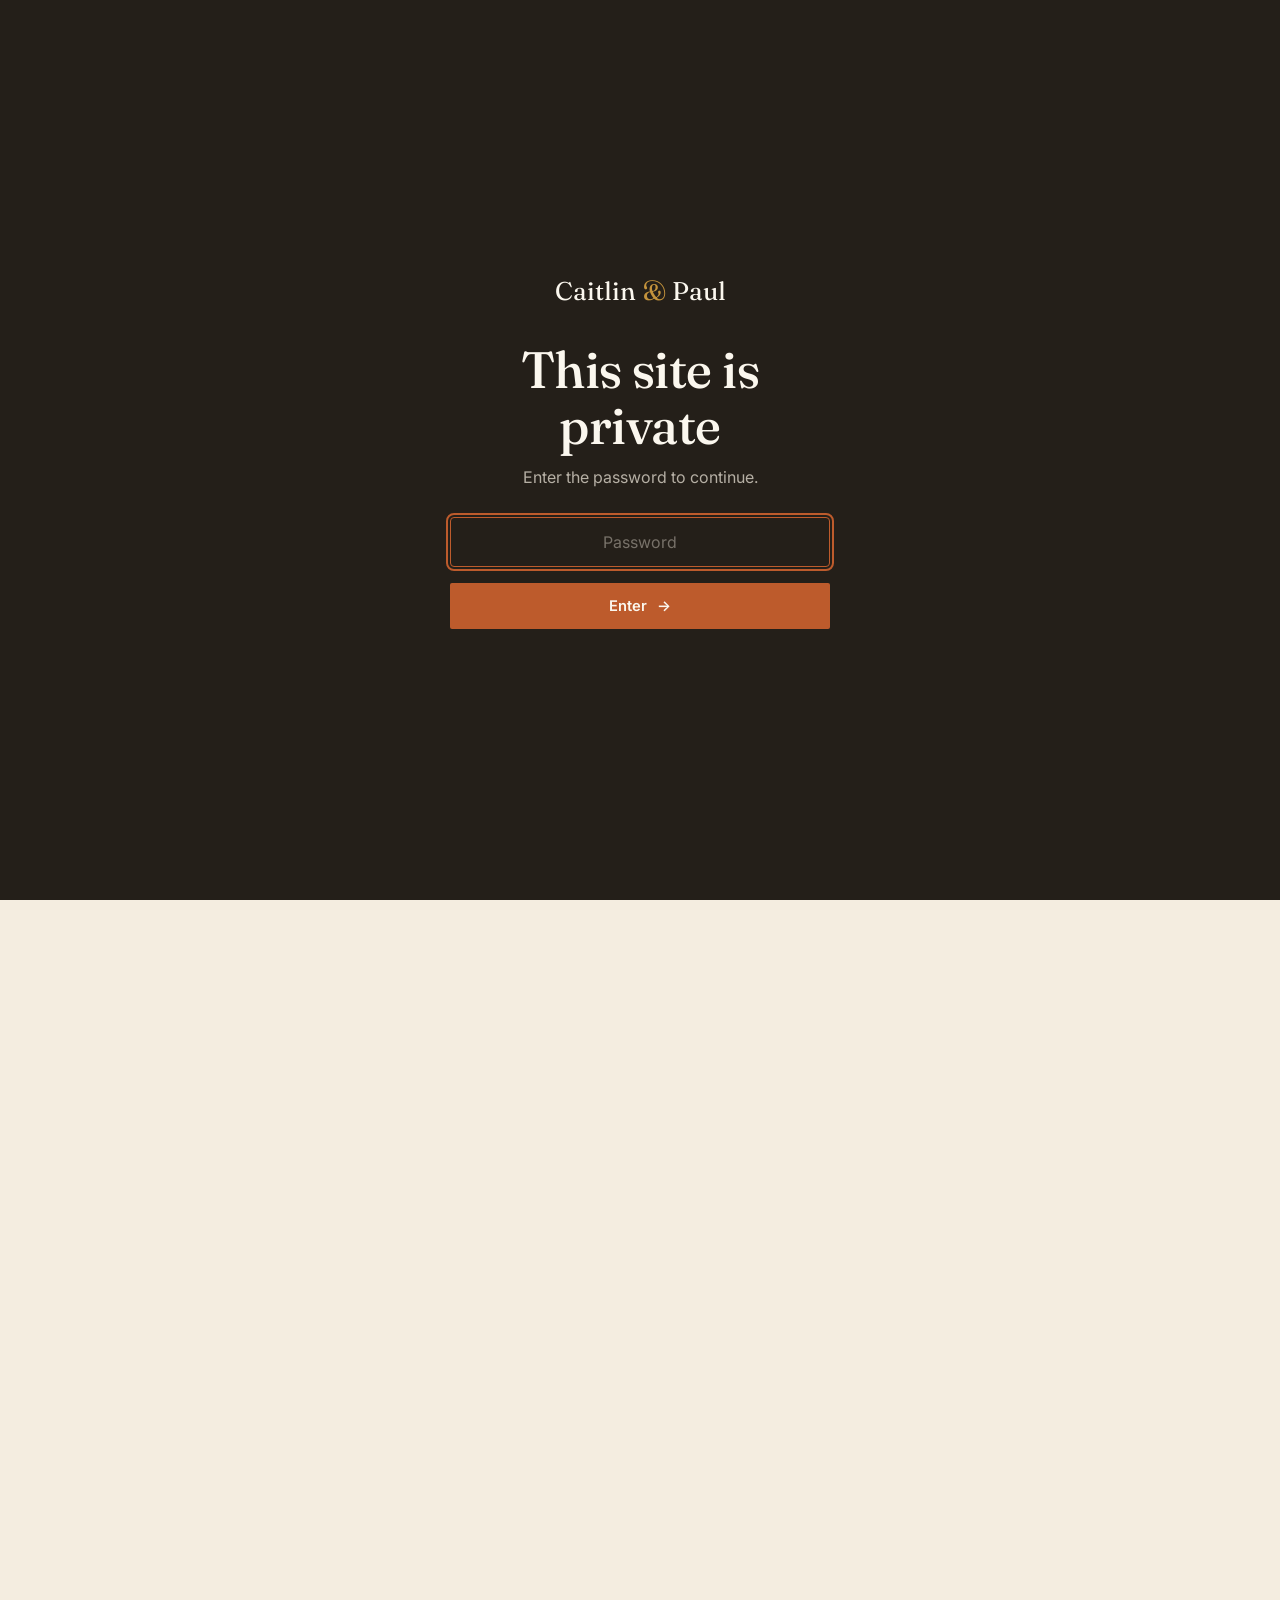
==== commit b1f9c931: "Hide RSVP tab site-wide until RSVPs open The wedding is October 2027, so RSVPs aren't ready to open " ====
--- a/explore-cdmx.html
+++ b/explore-cdmx.html
@@ -22,7 +22,6 @@
       <a href="stay.html">Stay</a>
       <a href="explore-cdmx.html">Explore CDMX</a>
       <a href="faq.html">FAQ</a>
-      <a href="rsvp.html" class="nav-rsvp">RSVP</a>
     </div>
     <button class="nav-toggle" aria-label="Toggle menu"><span></span><span></span><span></span></button>
   </div>
@@ -36,7 +35,6 @@
   <a href="stay.html">Stay</a>
   <a href="explore-cdmx.html">Explore CDMX</a>
   <a href="faq.html">FAQ</a>
-  <a href="rsvp.html">RSVP</a>
 </div>
 
 <header class="page-header">
@@ -102,7 +100,6 @@
       <div class="footer-links">
         <div class="footer-col">
           <h4>Plan</h4>
-          <a href="rsvp.html">RSVP</a>
           <a href="registry.html">Registry</a>
           <a href="travel.html">Travel</a>
           <a href="stay.html">Stay</a>
--- a/assets/css/style.css
+++ b/assets/css/style.css
@@ -446,8 +446,83 @@
 .radio-pill input:checked + span{ background:var(--charcoal); color:var(--paper); border-color:var(--charcoal); }
 .radio-pill input:focus-visible + span{ outline:2px solid var(--clay); outline-offset:2px; }
 .form-note{ font-size:.82rem; color:var(--charcoal-50); margin-top:8px; }
+.checkbox-inline{ display:flex; align-items:center; gap:8px; margin-bottom:12px; font-size:.92rem; color:var(--charcoal-70); cursor:pointer; }
+.checkbox-inline input[type="checkbox"]{ width:16px; height:16px; accent-color:var(--clay); cursor:pointer; }
+
+/* Meal picker - photo cards standing in for a plain <select>, so a guest can
+   see the actual dish before choosing it. */
+.meal-picker{ display:grid; grid-template-columns:repeat(3,1fr); gap:12px; }
+.meal-card{ display:flex; flex-direction:column; cursor:pointer; min-width:0; }
+.meal-card input{ position:absolute; opacity:0; width:1px; height:1px; }
+.meal-card-photo{
+  display:block; position:relative; width:100%; aspect-ratio:4/3; border-radius:var(--radius-sm); overflow:hidden;
+  border:2px solid var(--line-strong); background:var(--clay-tint);
+  transition:border-color .25s ease, box-shadow .25s ease;
+}
+.meal-card-photo img{ width:100%; height:100%; object-fit:cover; display:block; }
+.meal-card-noimg{
+  width:100%; height:100%; display:flex; align-items:center; justify-content:center; text-align:center;
+  padding:10px; font-family:var(--font-display); font-size:1rem; color:var(--paper);
+  background:linear-gradient(155deg, var(--green), var(--green-deep));
+  word-break:break-word;
+  text-transform:none; letter-spacing:normal; /* .meal-card is a <label>, which sets uppercase + letter-spacing globally - reset both here so the serif dish name isn't stretched wide */
+}
+.meal-card-name{ margin-top:8px; font-size:.8rem; text-align:center; line-height:1.3; color:var(--charcoal-70); transition:color .25s ease; }
+.meal-card input:checked + .meal-card-photo{ border-color:var(--clay); box-shadow:0 0 0 3px var(--clay-tint); }
+.meal-card input:checked ~ .meal-card-name{ color:var(--charcoal); font-weight:600; }
+.meal-card input:focus-visible + .meal-card-photo{ outline:2px solid var(--clay); outline-offset:2px; }
+.meal-card:hover .meal-card-photo{ border-color:var(--clay); }
+@media (max-width:480px){ .meal-picker{ gap:8px; } .meal-card-name{ font-size:.72rem; } .meal-card-noimg{ font-size:.8rem; padding:6px; } }
 .rsvp-shell{ background:var(--paper); border:1px solid var(--line); border-radius:var(--radius-md); padding:clamp(28px,5vw,60px); box-shadow:0 40px 80px -50px rgba(36,31,25,.4); }
+[data-rsvp-found]{ scroll-margin-top:calc(var(--nav-h) + 20px); }
 .deadline-strip{ display:flex; align-items:center; gap:14px; background:var(--clay-tint); border-radius:2px; padding:16px 20px; margin-bottom:40px; font-size:.92rem; }
+
+/* RSVP household - jump nav + per-member cards, so a large party stays easy
+   to track instead of one long undifferentiated scroll. */
+.rsvp-members-nav{
+  position:sticky; top:var(--nav-h); z-index:10;
+  display:flex; flex-wrap:wrap; gap:8px;
+  padding:4px 0 16px; margin-bottom:20px;
+  background:var(--paper);
+  border-bottom:1px solid var(--line);
+}
+.member-nav-pill{
+  display:inline-flex; align-items:center; gap:8px;
+  padding:9px 18px 9px 10px; border-radius:30px;
+  border:1px solid var(--line-strong); background:var(--paper);
+  font-family:var(--font-mono); font-size:.72rem; letter-spacing:.06em; text-transform:uppercase;
+  color:var(--charcoal-70); cursor:pointer; transition:all .25s ease;
+}
+.member-nav-pill:hover{ border-color:var(--clay); color:var(--charcoal); }
+.member-nav-pill.is-active{ border-color:var(--charcoal); color:var(--charcoal); }
+.member-nav-check{
+  display:inline-flex; align-items:center; justify-content:center; flex-shrink:0;
+  width:18px; height:18px; border-radius:50%;
+  border:1px solid var(--line-strong); font-size:.62rem; color:transparent;
+  transition:all .25s ease;
+}
+.member-nav-pill.is-done .member-nav-check{
+  background:var(--green); border-color:var(--green); color:var(--paper);
+}
+.member-nav-pill.is-done .member-nav-check::before{ content:'✓'; }
+
+.rsvp-member{
+  background:var(--clay-tint); border-radius:var(--radius-md);
+  padding:clamp(22px,4vw,34px); margin-top:24px;
+  scroll-margin-top:calc(var(--nav-h) + 76px);
+}
+.rsvp-member:first-child{ margin-top:0; }
+.rsvp-member-head{ display:flex; align-items:baseline; gap:12px; margin-bottom:20px; flex-wrap:wrap; }
+.rsvp-member-num{ font-family:var(--font-mono); font-size:.7rem; letter-spacing:.1em; text-transform:uppercase; color:var(--clay-dark); }
+.rsvp-member-head h3{ margin:0; }
+
+.rsvp-plus-one{
+  margin:16px 0 24px;
+  padding:22px clamp(18px,3vw,26px) 2px;
+  border-left:3px solid var(--clay);
+  border-radius:0 var(--radius-sm) var(--radius-sm) 0;
+  background:var(--paper);
+}
 .form-success{ display:none; text-align:center; padding:60px 20px; }
 .form-success.is-visible{ display:block; }
 .form-success .stamp{ width:80px; height:80px; border:2px solid var(--green); border-radius:50%; display:flex; align-items:center; justify-content:center; margin:0 auto 26px; font-family:var(--font-display); font-size:2rem; color:var(--green); transform:rotate(-8deg); }
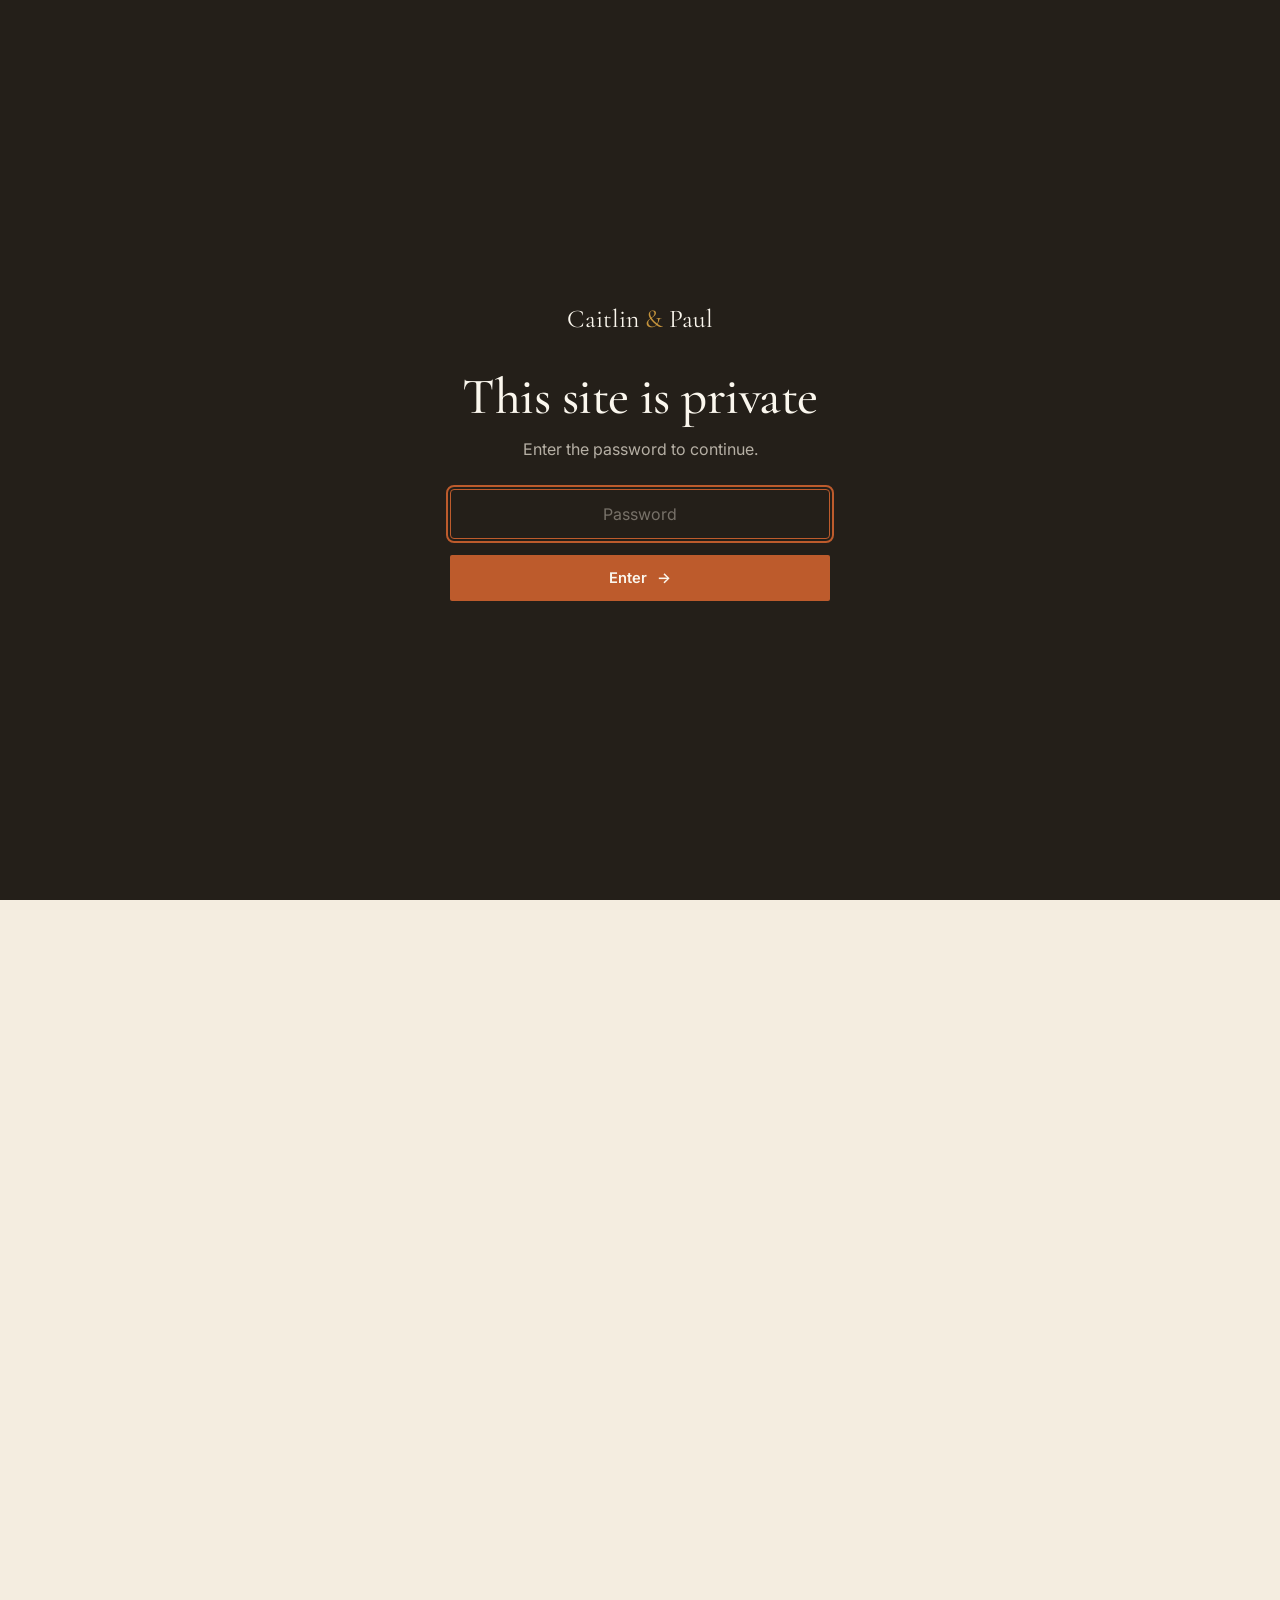
==== commit ba40847e: "Add GoatCounter analytics to public pages Co-Authored-By: Claude Opus 5.5 <noreply@anthropic.com>" ====
--- a/explore-cdmx.html
+++ b/explore-cdmx.html
@@ -7,6 +7,8 @@
 <title>Explore CDMX - Caitlin & Paul</title>
 <meta name="description" content="A curated Mexico City guide from Caitlin and Paul - museums, neighborhoods, food, drink, and day trips.">
 <link rel="stylesheet" href="assets/css/style.css">
+<script data-goatcounter="https://caitlinandpaul2027.goatcounter.com/count"
+        async src="//gc.zgo.at/count.js"></script>
 </head>
 <body>
 
@@ -129,7 +131,7 @@
 
   document.getElementById('favorites-wrap').innerHTML = FAVORITES.items.map((item, i) => `
     <div class="feature-card reveal reveal-delay-${i}">
-      ${Render.photoFrame(item.img, item.name, null, i, 'arch-top')}
+      ${Render.photoFrame(item.img, item.name, item.name, i, 'arch-top')}
       ${item.placeholder ? `<span class="needs-input mt-2" style="display:inline-flex; width:fit-content;">Add your pick</span>` : ''}
       <h3 class="mt-1" style="color:var(--paper);">${item.name}</h3>
       <p class="mt-1" style="color:rgba(244,237,224,.7);">${item.desc}</p>
--- a/assets/css/style.css
+++ b/assets/css/style.css
@@ -5,7 +5,7 @@
    and a perforated "ticket stub" component for itinerary/wedding-day details.
    ========================================================================== */
 
-@import url('https://fonts.googleapis.com/css2?family=Fraunces:ital,opsz,wght@0,9..144,300;0,9..144,400;0,9..144,500;0,9..144,600;0,9..144,700;1,9..144,400;1,9..144,500&family=Inter:wght@400;500;600;700&family=Space+Mono:wght@400;700&display=swap');
+@import url('https://fonts.googleapis.com/css2?family=Cormorant+Garamond:ital,wght@0,300;0,400;0,500;0,600;0,700;1,400;1,500&family=Inter:wght@400;500;600;700&family=Space+Mono:wght@400;700&display=swap');
 
 :root{
   /* ---- color tokens ---- */
@@ -28,7 +28,7 @@
   --line-on-dark: rgba(244,237,224,.22);
 
   /* ---- type ---- */
-  --font-display: 'Fraunces', Georgia, serif;
+  --font-display: 'Cormorant Garamond', Georgia, serif;
   --font-body:    'Inter', -apple-system, BlinkMacSystemFont, sans-serif;
   --font-mono:    'Space Mono', 'Courier New', monospace;
 
@@ -291,7 +291,7 @@
 }
 
 /* favorite spots are cropped tight by default object-fit:cover; show the whole photo instead */
-#favorites-wrap .photo-frame img{ object-fit:contain; }
+#favorites-wrap .photo-frame img{ object-fit:cover; }
 
 /* ---------------------------------- cards ----------------------------------- */
 .card-grid{ display:grid; gap:28px; }
@@ -591,3 +591,6 @@
 .gate-input::placeholder{ color:rgba(244,237,224,.4); }
 .gate-input:focus-visible{ outline:2px solid var(--clay); outline-offset:2px; }
 .gate-error{ color:var(--ochre); font-size:.85rem; margin-top:14px; max-width:none; }
+
+/* ---- TEMP: hide Registry links until invitations go out. Delete this rule to show them again. ---- */
+a[href="registry.html"]{ display:none !important; }
